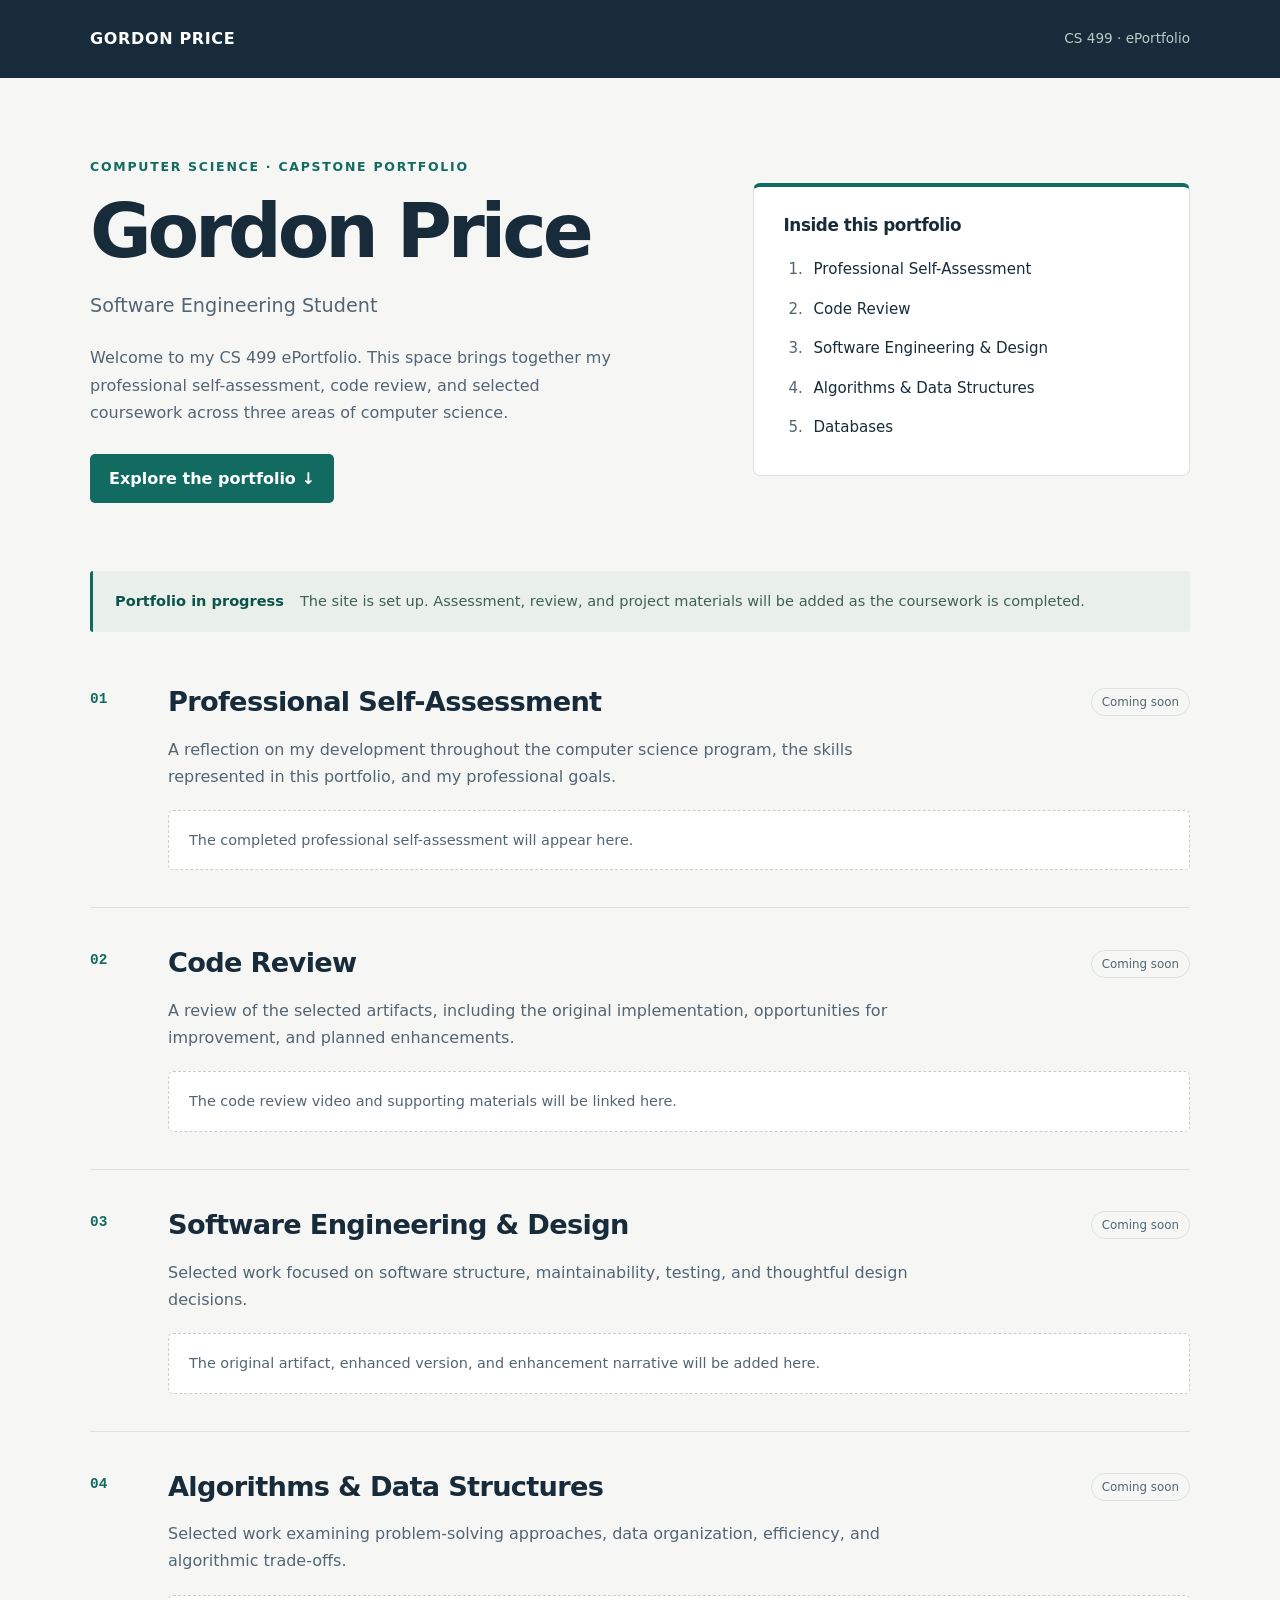
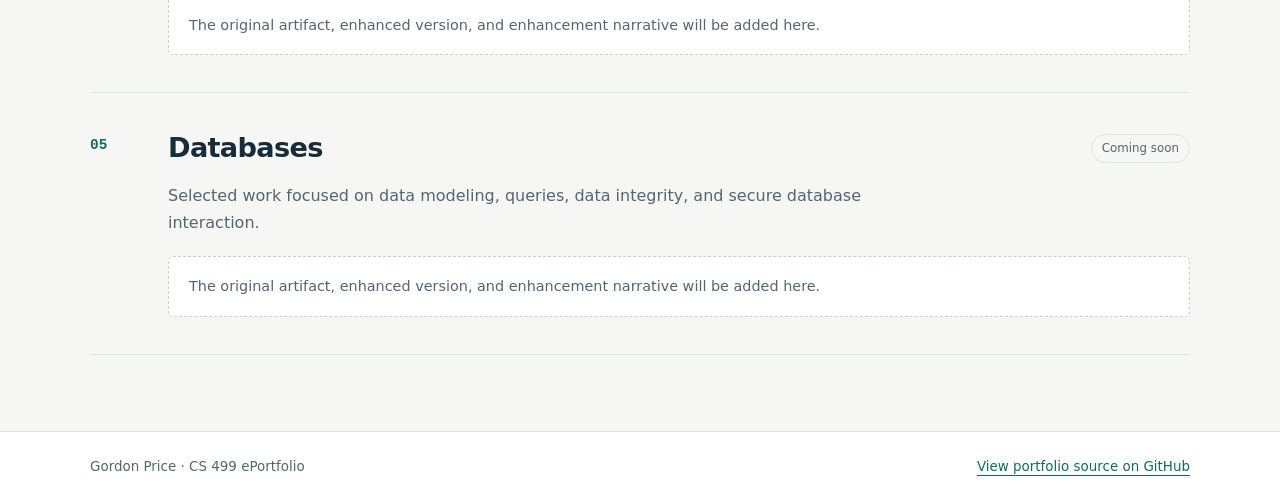
==== index.html @ 8fc89c75 "Create CS 499 portfolio homepage" ====
<!doctype html>
<html lang="en">
<head>
  <meta charset="utf-8">
  <meta name="viewport" content="width=device-width, initial-scale=1">
  <meta name="description" content="Gordon Price's CS 499 ePortfolio: professional self-assessment, code review, and work in software engineering, algorithms, and databases.">
  <meta name="color-scheme" content="light">
  <title>Gordon Price | CS 499 ePortfolio</title>
  <style>
    :root { --ink:#172b3a; --muted:#536573; --accent:#126b60; --paper:#f6f7f5; --line:#dbe2df; --white:#fff; }
    * { box-sizing:border-box; }
    html { scroll-behavior:smooth; scroll-padding-top:24px; }
    body { margin:0; color:var(--ink); background:var(--paper); font:16px/1.7 system-ui,-apple-system,"Segoe UI",sans-serif; }
    a { color:var(--accent); text-underline-offset:4px; }
    a:hover { text-decoration-thickness:2px; }
    a:focus-visible { outline:3px solid #c98718; outline-offset:5px; border-radius:2px; }
    .skip { position:fixed; top:12px; left:16px; z-index:5; padding:10px 16px; background:white; transform:translateY(-150%); }
    .skip:focus { transform:none; }
    .wrap { width:min(1100px,calc(100% - 48px)); margin-inline:auto; }
    header { background:var(--ink); color:white; }
    .header-inner { display:flex; justify-content:space-between; align-items:center; gap:20px; min-height:78px; }
    .brand { color:white; font-weight:700; letter-spacing:.04em; text-decoration:none; }
    .header-label { color:#b9ccc9; font-size:.85rem; }
    .hero { display:grid; grid-template-columns:1.35fr 1fr; gap:72px; padding-block:78px 68px; align-items:center; }
    .eyebrow { margin:0 0 14px; color:var(--accent); font-size:.78rem; font-weight:750; letter-spacing:.14em; text-transform:uppercase; }
    h1 { margin:0; font-size:clamp(2.7rem,6vw,4.7rem); line-height:1.07; letter-spacing:-.055em; }
    .role { margin:18px 0 0; font-size:1.2rem; color:var(--muted); }
    .intro { max-width:540px; margin:22px 0 28px; color:var(--muted); }
    .button { display:inline-block; padding:11px 19px; color:white; background:var(--accent); border-radius:5px; font-weight:650; text-decoration:none; }
    .button:hover { background:#0b5148; }
    .index { padding:27px 30px; border:1px solid var(--line); border-top:4px solid var(--accent); border-radius:7px; background:var(--white); }
    .index h2 { margin:0 0 13px; font-size:1.05rem; }
    .index ol { margin:0; padding-left:24px; }
    .index li { padding:7px 0 7px 6px; color:var(--muted); font-size:.94rem; }
    .index a { color:var(--ink); text-decoration:none; }
    .index a:hover { color:var(--accent); text-decoration:underline; }
    .notice { display:flex; align-items:baseline; gap:16px; padding:18px 22px; background:#e9f0ec; border-left:3px solid var(--accent); border-radius:3px; font-size:.91rem; }
    .notice strong { color:#0c534a; white-space:nowrap; }
    .notice p { margin:0; color:#415f56; }
    .sections { padding-block:52px 76px; }
    .portfolio-section { display:grid; grid-template-columns:58px minmax(0,1fr); gap:20px; padding:37px 0; border-bottom:1px solid var(--line); }
    .portfolio-section:first-child { padding-top:0; }
    .number { color:var(--accent); font:600 .9rem/1.5 ui-monospace,monospace; padding-top:5px; }
    .section-head { display:flex; flex-wrap:wrap; justify-content:space-between; gap:10px 24px; align-items:center; }
    h2 { margin:0; font-size:clamp(1.28rem,2.5vw,1.7rem); line-height:1.35; letter-spacing:-.025em; }
    .status { padding:3px 10px; border:1px solid var(--line); border-radius:20px; color:var(--muted); font-size:.74rem; white-space:nowrap; }
    .description { max-width:740px; color:var(--muted); margin:15px 0 0; }
    .placeholder { margin:20px 0 0; padding:17px 20px; background:var(--white); border:1px dashed #c5d0ca; border-radius:5px; color:var(--muted); font-size:.9rem; }
    footer { border-top:1px solid var(--line); background:var(--white); }
    .footer-inner { display:flex; justify-content:space-between; gap:20px; padding-block:24px; font-size:.84rem; color:var(--muted); }
    .footer-inner p { margin:0; }
    @media(max-width:760px) {
      .wrap { width:calc(100% - 36px); }
      .header-inner { min-height:70px; }
      .hero { grid-template-columns:1fr; gap:32px; padding-block:48px 36px; }
      .index { padding:23px; }
      .notice { display:block; }
      .notice p { margin-top:5px; }
      .portfolio-section { grid-template-columns:30px minmax(0,1fr); gap:12px; padding-block:28px; }
      .section-head { display:block; }
      .status { display:inline-block; margin-top:10px; }
      .footer-inner { flex-direction:column; gap:5px; }
    }
    @media(prefers-reduced-motion:reduce) { html { scroll-behavior:auto; } }
  </style>
</head>
<body>
  <a class="skip" href="#main">Skip to content</a>
  <header>
    <div class="wrap header-inner">
      <a class="brand" href="#main">GORDON PRICE</a>
      <span class="header-label">CS 499 · ePortfolio</span>
    </div>
  </header>
  <main id="main" class="wrap">
    <section class="hero" aria-labelledby="intro-title">
      <div>
        <p class="eyebrow">Computer Science · Capstone Portfolio</p>
        <h1 id="intro-title">Gordon Price</h1>
        <p class="role">Software Engineering Student</p>
        <p class="intro">Welcome to my CS 499 ePortfolio. This space brings together my professional self-assessment, code review, and selected coursework across three areas of computer science.</p>
        <a class="button" href="#self-assessment">Explore the portfolio <span aria-hidden="true">↓</span></a>
      </div>
      <nav class="index" aria-label="Portfolio sections">
        <h2>Inside this portfolio</h2>
        <ol>
          <li><a href="#self-assessment">Professional Self-Assessment</a></li>
          <li><a href="#code-review">Code Review</a></li>
          <li><a href="#software-engineering">Software Engineering &amp; Design</a></li>
          <li><a href="#algorithms">Algorithms &amp; Data Structures</a></li>
          <li><a href="#databases">Databases</a></li>
        </ol>
      </nav>
    </section>
    <aside class="notice" aria-label="Portfolio status">
      <strong>Portfolio in progress</strong>
      <p>The site is set up. Assessment, review, and project materials will be added as the coursework is completed.</p>
    </aside>
    <div class="sections">
      <!-- Replace each placeholder with your own coursework and artifact links. -->
      <section class="portfolio-section" id="self-assessment" aria-labelledby="self-heading">
        <span class="number" aria-hidden="true">01</span>
        <div>
          <div class="section-head"><h2 id="self-heading">Professional Self-Assessment</h2><span class="status">Coming soon</span></div>
          <p class="description">A reflection on my development throughout the computer science program, the skills represented in this portfolio, and my professional goals.</p>
          <p class="placeholder">The completed professional self-assessment will appear here.</p>
        </div>
      </section>
      <section class="portfolio-section" id="code-review" aria-labelledby="review-heading">
        <span class="number" aria-hidden="true">02</span>
        <div>
          <div class="section-head"><h2 id="review-heading">Code Review</h2><span class="status">Coming soon</span></div>
          <p class="description">A review of the selected artifacts, including the original implementation, opportunities for improvement, and planned enhancements.</p>
          <p class="placeholder">The code review video and supporting materials will be linked here.</p>
        </div>
      </section>
      <section class="portfolio-section" id="software-engineering" aria-labelledby="design-heading">
        <span class="number" aria-hidden="true">03</span>
        <div>
          <div class="section-head"><h2 id="design-heading">Software Engineering &amp; Design</h2><span class="status">Coming soon</span></div>
          <p class="description">Selected work focused on software structure, maintainability, testing, and thoughtful design decisions.</p>
          <p class="placeholder">The original artifact, enhanced version, and enhancement narrative will be added here.</p>
        </div>
      </section>
      <section class="portfolio-section" id="algorithms" aria-labelledby="algorithms-heading">
        <span class="number" aria-hidden="true">04</span>
        <div>
          <div class="section-head"><h2 id="algorithms-heading">Algorithms &amp; Data Structures</h2><span class="status">Coming soon</span></div>
          <p class="description">Selected work examining problem-solving approaches, data organization, efficiency, and algorithmic trade-offs.</p>
          <p class="placeholder">The original artifact, enhanced version, and enhancement narrative will be added here.</p>
        </div>
      </section>
      <section class="portfolio-section" id="databases" aria-labelledby="databases-heading">
        <span class="number" aria-hidden="true">05</span>
        <div>
          <div class="section-head"><h2 id="databases-heading">Databases</h2><span class="status">Coming soon</span></div>
          <p class="description">Selected work focused on data modeling, queries, data integrity, and secure database interaction.</p>
          <p class="placeholder">The original artifact, enhanced version, and enhancement narrative will be added here.</p>
        </div>
      </section>
    </div>
  </main>
  <footer>
    <div class="wrap footer-inner">
      <p>Gordon Price · CS 499 ePortfolio</p>
      <a href="https://github.com/GPricedeveloping/GPricedeveloping.github.io">View portfolio source on GitHub</a>
    </div>
  </footer>
</body>
</html>
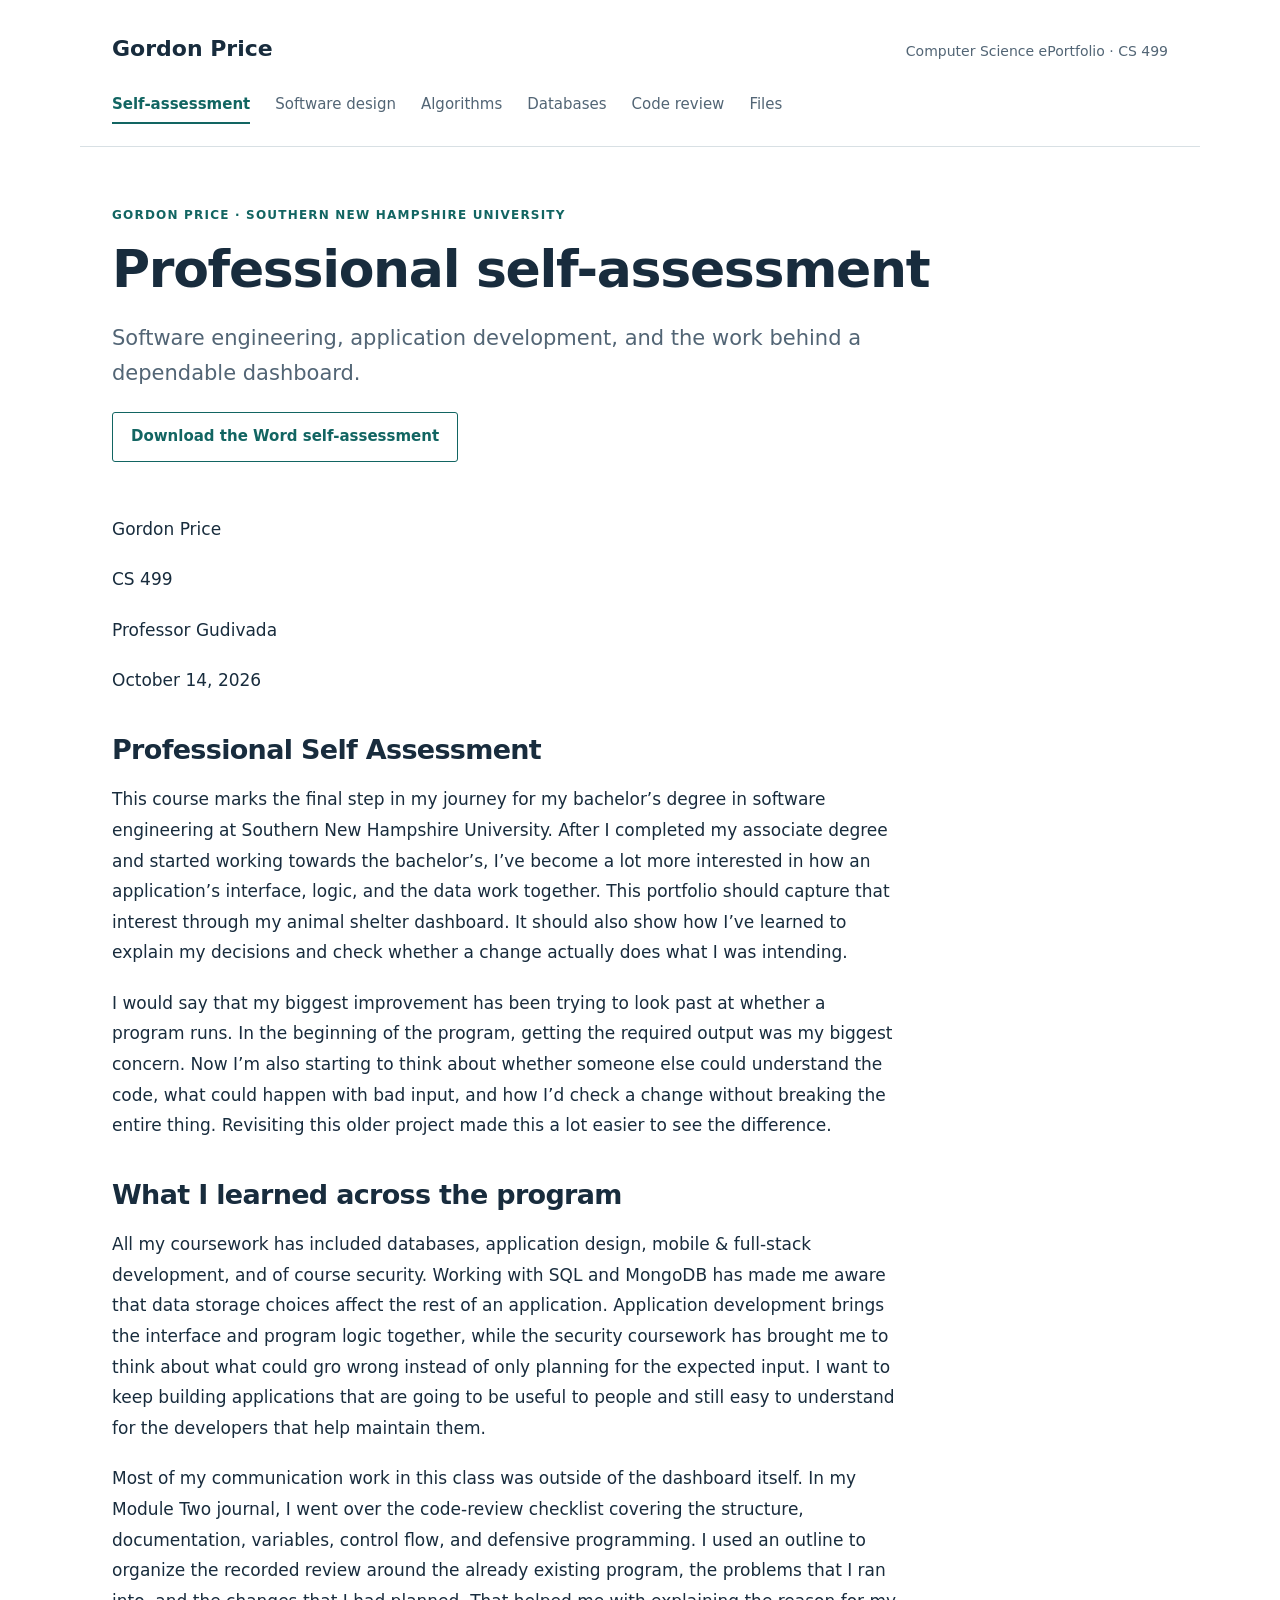
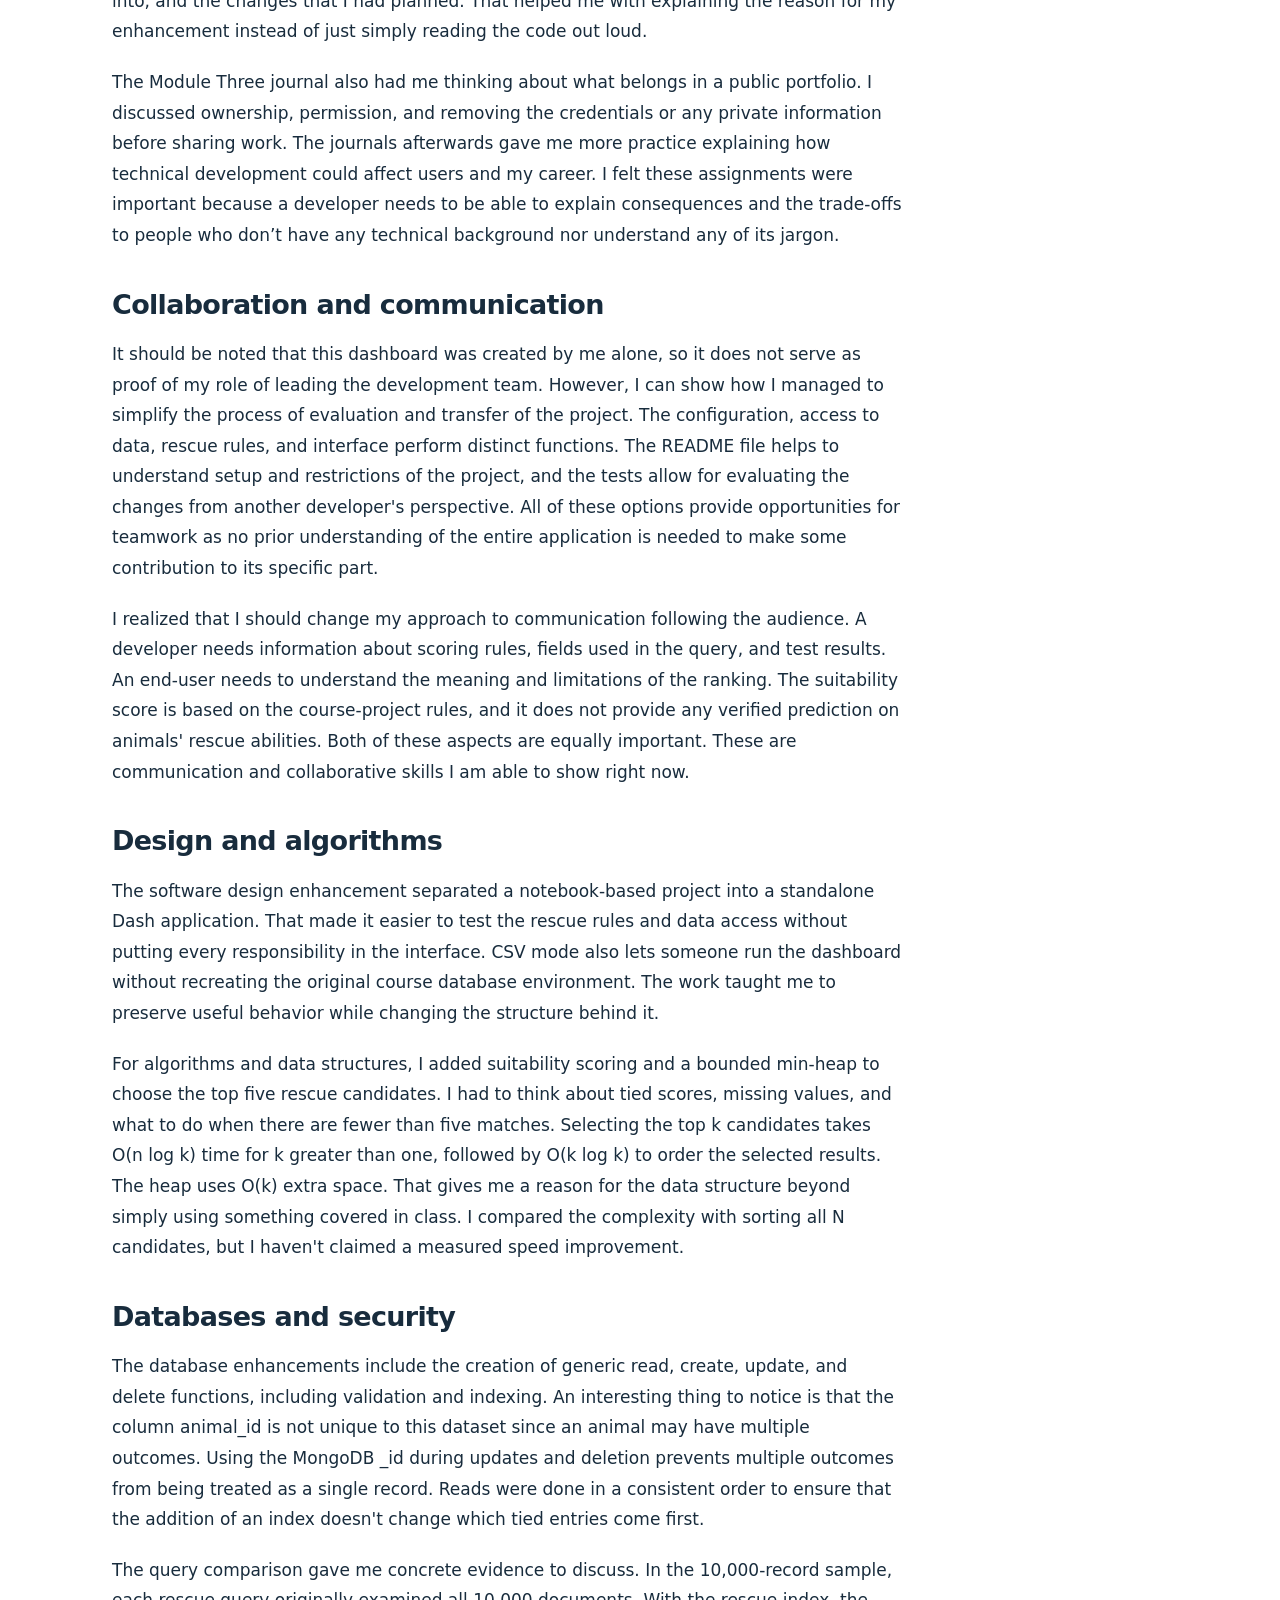
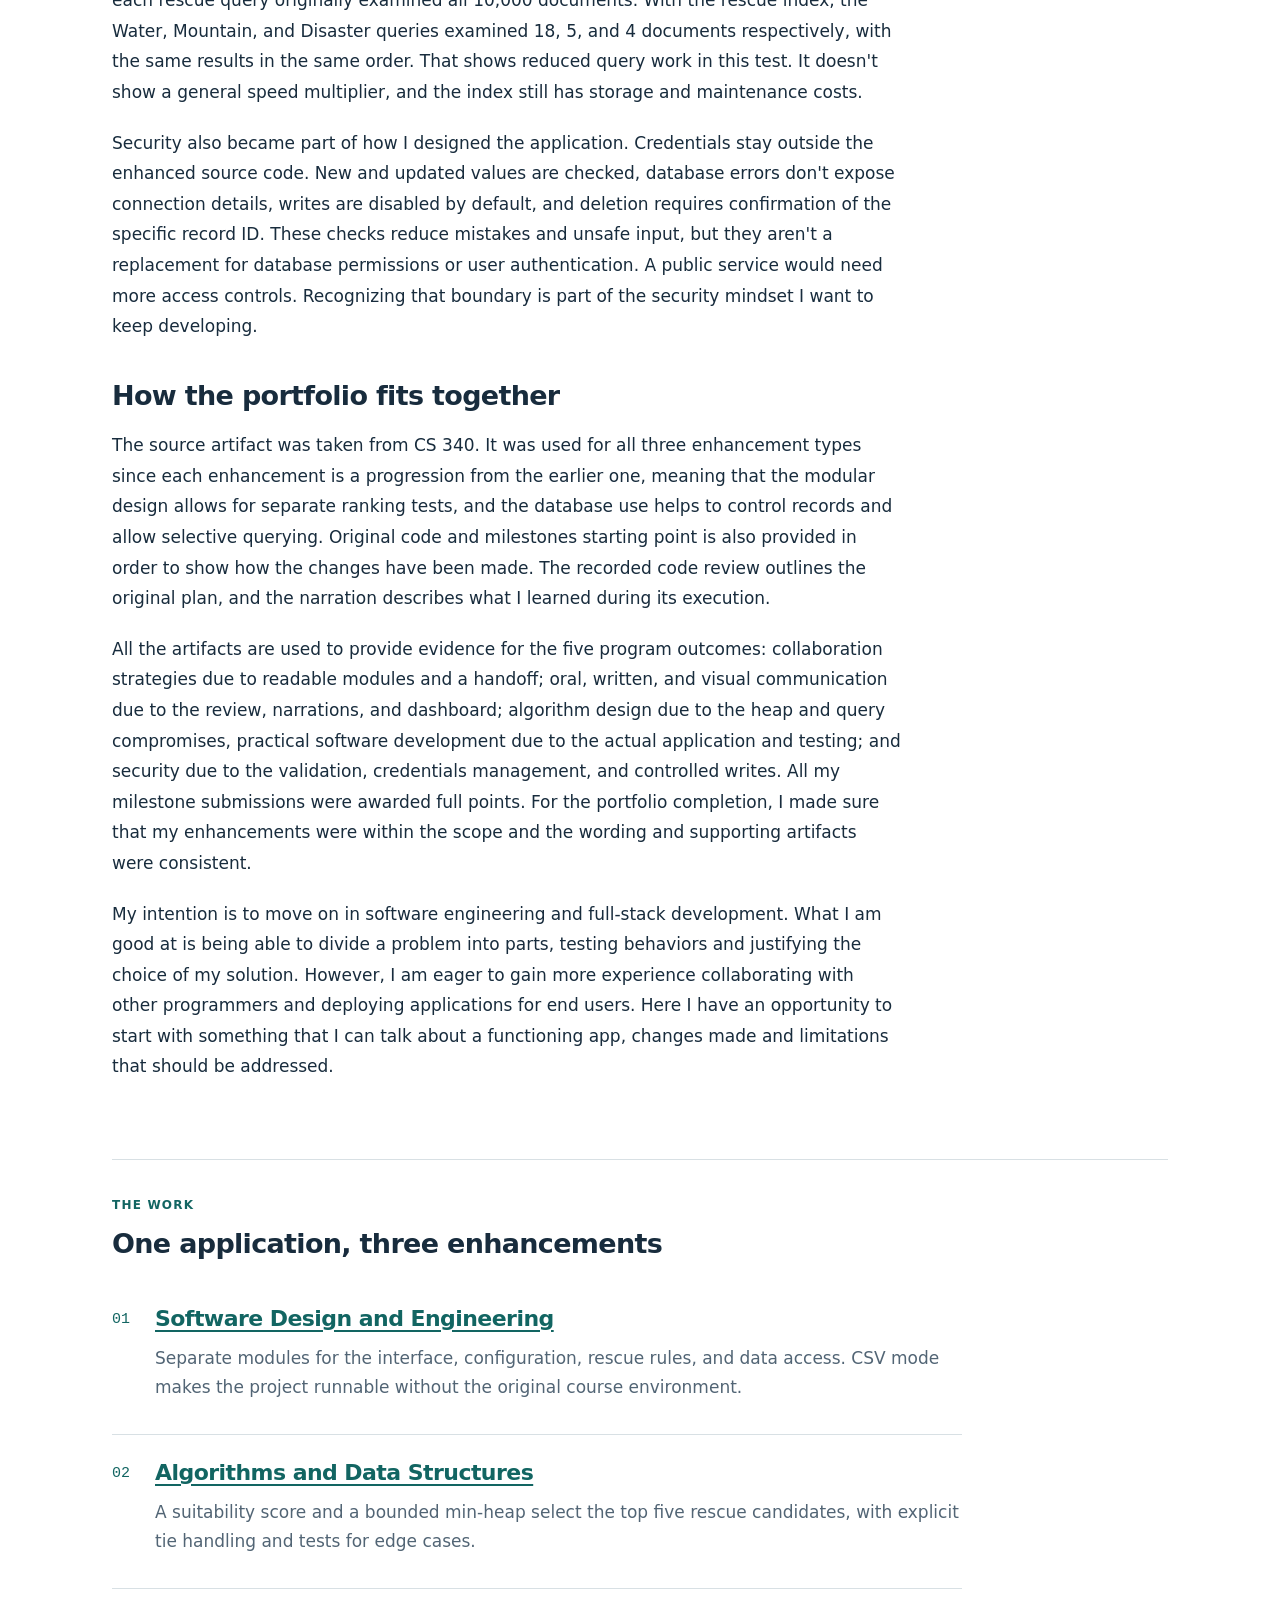
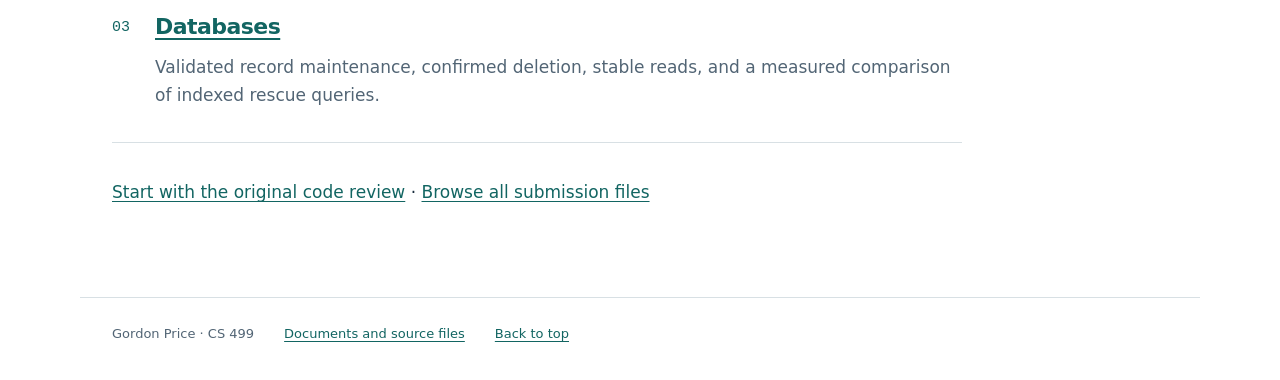
==== commit 3348807b: "Add portfolio files in site root" ====
--- a/index.html
+++ b/index.html
@@ -1,150 +1,32 @@
-<!doctype html>
-<html lang="en">
-<head>
-  <meta charset="utf-8">
-  <meta name="viewport" content="width=device-width, initial-scale=1">
-  <meta name="description" content="Gordon Price's CS 499 ePortfolio: professional self-assessment, code review, and work in software engineering, algorithms, and databases.">
-  <meta name="color-scheme" content="light">
-  <title>Gordon Price | CS 499 ePortfolio</title>
-  <style>
-    :root { --ink:#172b3a; --muted:#536573; --accent:#126b60; --paper:#f6f7f5; --line:#dbe2df; --white:#fff; }
-    * { box-sizing:border-box; }
-    html { scroll-behavior:smooth; scroll-padding-top:24px; }
-    body { margin:0; color:var(--ink); background:var(--paper); font:16px/1.7 system-ui,-apple-system,"Segoe UI",sans-serif; }
-    a { color:var(--accent); text-underline-offset:4px; }
-    a:hover { text-decoration-thickness:2px; }
-    a:focus-visible { outline:3px solid #c98718; outline-offset:5px; border-radius:2px; }
-    .skip { position:fixed; top:12px; left:16px; z-index:5; padding:10px 16px; background:white; transform:translateY(-150%); }
-    .skip:focus { transform:none; }
-    .wrap { width:min(1100px,calc(100% - 48px)); margin-inline:auto; }
-    header { background:var(--ink); color:white; }
-    .header-inner { display:flex; justify-content:space-between; align-items:center; gap:20px; min-height:78px; }
-    .brand { color:white; font-weight:700; letter-spacing:.04em; text-decoration:none; }
-    .header-label { color:#b9ccc9; font-size:.85rem; }
-    .hero { display:grid; grid-template-columns:1.35fr 1fr; gap:72px; padding-block:78px 68px; align-items:center; }
-    .eyebrow { margin:0 0 14px; color:var(--accent); font-size:.78rem; font-weight:750; letter-spacing:.14em; text-transform:uppercase; }
-    h1 { margin:0; font-size:clamp(2.7rem,6vw,4.7rem); line-height:1.07; letter-spacing:-.055em; }
-    .role { margin:18px 0 0; font-size:1.2rem; color:var(--muted); }
-    .intro { max-width:540px; margin:22px 0 28px; color:var(--muted); }
-    .button { display:inline-block; padding:11px 19px; color:white; background:var(--accent); border-radius:5px; font-weight:650; text-decoration:none; }
-    .button:hover { background:#0b5148; }
-    .index { padding:27px 30px; border:1px solid var(--line); border-top:4px solid var(--accent); border-radius:7px; background:var(--white); }
-    .index h2 { margin:0 0 13px; font-size:1.05rem; }
-    .index ol { margin:0; padding-left:24px; }
-    .index li { padding:7px 0 7px 6px; color:var(--muted); font-size:.94rem; }
-    .index a { color:var(--ink); text-decoration:none; }
-    .index a:hover { color:var(--accent); text-decoration:underline; }
-    .notice { display:flex; align-items:baseline; gap:16px; padding:18px 22px; background:#e9f0ec; border-left:3px solid var(--accent); border-radius:3px; font-size:.91rem; }
-    .notice strong { color:#0c534a; white-space:nowrap; }
-    .notice p { margin:0; color:#415f56; }
-    .sections { padding-block:52px 76px; }
-    .portfolio-section { display:grid; grid-template-columns:58px minmax(0,1fr); gap:20px; padding:37px 0; border-bottom:1px solid var(--line); }
-    .portfolio-section:first-child { padding-top:0; }
-    .number { color:var(--accent); font:600 .9rem/1.5 ui-monospace,monospace; padding-top:5px; }
-    .section-head { display:flex; flex-wrap:wrap; justify-content:space-between; gap:10px 24px; align-items:center; }
-    h2 { margin:0; font-size:clamp(1.28rem,2.5vw,1.7rem); line-height:1.35; letter-spacing:-.025em; }
-    .status { padding:3px 10px; border:1px solid var(--line); border-radius:20px; color:var(--muted); font-size:.74rem; white-space:nowrap; }
-    .description { max-width:740px; color:var(--muted); margin:15px 0 0; }
-    .placeholder { margin:20px 0 0; padding:17px 20px; background:var(--white); border:1px dashed #c5d0ca; border-radius:5px; color:var(--muted); font-size:.9rem; }
-    footer { border-top:1px solid var(--line); background:var(--white); }
-    .footer-inner { display:flex; justify-content:space-between; gap:20px; padding-block:24px; font-size:.84rem; color:var(--muted); }
-    .footer-inner p { margin:0; }
-    @media(max-width:760px) {
-      .wrap { width:calc(100% - 36px); }
-      .header-inner { min-height:70px; }
-      .hero { grid-template-columns:1fr; gap:32px; padding-block:48px 36px; }
-      .index { padding:23px; }
-      .notice { display:block; }
-      .notice p { margin-top:5px; }
-      .portfolio-section { grid-template-columns:30px minmax(0,1fr); gap:12px; padding-block:28px; }
-      .section-head { display:block; }
-      .status { display:inline-block; margin-top:10px; }
-      .footer-inner { flex-direction:column; gap:5px; }
-    }
-    @media(prefers-reduced-motion:reduce) { html { scroll-behavior:auto; } }
-  </style>
-</head>
-<body>
-  <a class="skip" href="#main">Skip to content</a>
-  <header>
-    <div class="wrap header-inner">
-      <a class="brand" href="#main">GORDON PRICE</a>
-      <span class="header-label">CS 499 · ePortfolio</span>
-    </div>
-  </header>
-  <main id="main" class="wrap">
-    <section class="hero" aria-labelledby="intro-title">
-      <div>
-        <p class="eyebrow">Computer Science · Capstone Portfolio</p>
-        <h1 id="intro-title">Gordon Price</h1>
-        <p class="role">Software Engineering Student</p>
-        <p class="intro">Welcome to my CS 499 ePortfolio. This space brings together my professional self-assessment, code review, and selected coursework across three areas of computer science.</p>
-        <a class="button" href="#self-assessment">Explore the portfolio <span aria-hidden="true">↓</span></a>
-      </div>
-      <nav class="index" aria-label="Portfolio sections">
-        <h2>Inside this portfolio</h2>
-        <ol>
-          <li><a href="#self-assessment">Professional Self-Assessment</a></li>
-          <li><a href="#code-review">Code Review</a></li>
-          <li><a href="#software-engineering">Software Engineering &amp; Design</a></li>
-          <li><a href="#algorithms">Algorithms &amp; Data Structures</a></li>
-          <li><a href="#databases">Databases</a></li>
-        </ol>
-      </nav>
-    </section>
-    <aside class="notice" aria-label="Portfolio status">
-      <strong>Portfolio in progress</strong>
-      <p>The site is set up. Assessment, review, and project materials will be added as the coursework is completed.</p>
-    </aside>
-    <div class="sections">
-      <!-- Replace each placeholder with your own coursework and artifact links. -->
-      <section class="portfolio-section" id="self-assessment" aria-labelledby="self-heading">
-        <span class="number" aria-hidden="true">01</span>
-        <div>
-          <div class="section-head"><h2 id="self-heading">Professional Self-Assessment</h2><span class="status">Coming soon</span></div>
-          <p class="description">A reflection on my development throughout the computer science program, the skills represented in this portfolio, and my professional goals.</p>
-          <p class="placeholder">The completed professional self-assessment will appear here.</p>
-        </div>
-      </section>
-      <section class="portfolio-section" id="code-review" aria-labelledby="review-heading">
-        <span class="number" aria-hidden="true">02</span>
-        <div>
-          <div class="section-head"><h2 id="review-heading">Code Review</h2><span class="status">Coming soon</span></div>
-          <p class="description">A review of the selected artifacts, including the original implementation, opportunities for improvement, and planned enhancements.</p>
-          <p class="placeholder">The code review video and supporting materials will be linked here.</p>
-        </div>
-      </section>
-      <section class="portfolio-section" id="software-engineering" aria-labelledby="design-heading">
-        <span class="number" aria-hidden="true">03</span>
-        <div>
-          <div class="section-head"><h2 id="design-heading">Software Engineering &amp; Design</h2><span class="status">Coming soon</span></div>
-          <p class="description">Selected work focused on software structure, maintainability, testing, and thoughtful design decisions.</p>
-          <p class="placeholder">The original artifact, enhanced version, and enhancement narrative will be added here.</p>
-        </div>
-      </section>
-      <section class="portfolio-section" id="algorithms" aria-labelledby="algorithms-heading">
-        <span class="number" aria-hidden="true">04</span>
-        <div>
-          <div class="section-head"><h2 id="algorithms-heading">Algorithms &amp; Data Structures</h2><span class="status">Coming soon</span></div>
-          <p class="description">Selected work examining problem-solving approaches, data organization, efficiency, and algorithmic trade-offs.</p>
-          <p class="placeholder">The original artifact, enhanced version, and enhancement narrative will be added here.</p>
-        </div>
-      </section>
-      <section class="portfolio-section" id="databases" aria-labelledby="databases-heading">
-        <span class="number" aria-hidden="true">05</span>
-        <div>
-          <div class="section-head"><h2 id="databases-heading">Databases</h2><span class="status">Coming soon</span></div>
-          <p class="description">Selected work focused on data modeling, queries, data integrity, and secure database interaction.</p>
-          <p class="placeholder">The original artifact, enhanced version, and enhancement narrative will be added here.</p>
-        </div>
-      </section>
-    </div>
-  </main>
-  <footer>
-    <div class="wrap footer-inner">
-      <p>Gordon Price · CS 499 ePortfolio</p>
-      <a href="https://github.com/GPricedeveloping/GPricedeveloping.github.io">View portfolio source on GitHub</a>
-    </div>
-  </footer>
-</body>
-</html>
+<!doctype html>
+<html lang="en"><head><meta charset="utf-8"><meta name="viewport" content="width=device-width,initial-scale=1">
+<title>Professional Self Assessment | Gordon Price</title><meta name="description" content="Gordon Price's CS 499 computer science ePortfolio, with a professional self-assessment, code review, and three animal-shelter dashboard enhancements.">
+<link rel="stylesheet" href="assets/style.css"></head><body>
+<a class="skip" href="#main">Skip to content</a><header><div class="identity"><a href="index.html">Gordon Price</a><span>Computer Science ePortfolio · CS 499</span></div><nav aria-label="Main navigation"><a href="index.html" aria-current="page">Self-assessment</a><a href="software-design.html">Software design</a><a href="algorithms.html">Algorithms</a><a href="databases.html">Databases</a><a href="code-review.html">Code review</a><a href="downloads.html">Files</a></nav></header>
+<main id="main"><section class="intro"><p class="eyebrow">Gordon Price · Southern New Hampshire University</p><h1>Professional self-assessment</h1><p class="lead">Software engineering, application development, and the work behind a dependable dashboard.</p><p><a href="documents/Professional Self Assessment Gordon Price.docx" class="button">Download the Word self-assessment</a></p></section><article class="reading">
+<p>Gordon Price</p>
+<p>CS 499</p>
+<p>Professor Gudivada</p>
+<p>October 14, 2026</p>
+<h2>Professional Self Assessment</h2>
+<p>This course marks the final step in my journey for my bachelor’s degree in software engineering at Southern New Hampshire University. After I completed my associate degree and started working towards the bachelor’s, I’ve become a lot more interested in how an application’s interface, logic, and the data work together. This portfolio should capture that interest through my animal shelter dashboard. It should also show how I’ve learned to explain my decisions and check whether a change actually does what I was intending.</p>
+<p>I would say that my biggest improvement has been trying to look past at whether a program runs. In the beginning of the program, getting the required output was my biggest concern. Now I’m also starting to think about whether someone else could understand the code, what could happen with bad input, and how I’d check a change without breaking the entire thing. Revisiting this older project made this a lot easier to see the difference.</p>
+<h2>What I learned across the program</h2>
+<p>All my coursework has included databases, application design, mobile &amp; full-stack development, and of course security. Working with SQL and MongoDB has made me aware that data storage choices affect the rest of an application. Application development brings the interface and program logic together, while the security coursework has brought me to think about what could gro wrong instead of only planning for the expected input. I want to keep building applications that are going to be useful to people and still easy to understand for the developers that help maintain them.</p>
+<p>Most of my communication work in this class was outside of the dashboard itself. In my Module Two journal, I went over the code-review checklist covering the structure, documentation, variables, control flow, and defensive programming. I used an outline to organize the recorded review around the already existing program, the problems that I ran into, and the changes that I had planned. That helped me with explaining the reason for my enhancement instead of just simply reading the code out loud.</p>
+<p>The Module Three journal also had me thinking about what belongs in a public portfolio. I discussed ownership, permission, and removing the credentials or any private information before sharing work. The journals afterwards gave me more practice explaining how technical development could affect users and my career. I felt these assignments were important because a developer needs to be able to explain consequences and the trade-offs to people who don’t have any technical background nor understand any of its jargon.</p>
+<h2>Collaboration and communication</h2>
+<p>It should be noted that this dashboard was created by me alone, so it does not serve as proof of my role of leading the development team. However, I can show how I managed to simplify the process of evaluation and transfer of the project. The configuration, access to data, rescue rules, and interface perform distinct functions. The README file helps to understand setup and restrictions of the project, and the tests allow for evaluating the changes from another developer&#x27;s perspective. All of these options provide opportunities for teamwork as no prior understanding of the entire application is needed to make some contribution to its specific part.</p>
+<p>I realized that I should change my approach to communication following the audience. A developer needs information about scoring rules, fields used in the query, and test results. An end-user needs to understand the meaning and limitations of the ranking. The suitability score is based on the course-project rules, and it does not provide any verified prediction on animals&#x27; rescue abilities. Both of these aspects are equally important. These are communication and collaborative skills I am able to show right now.</p>
+<h2>Design and algorithms</h2>
+<p>The software design enhancement separated a notebook-based project into a standalone Dash application. That made it easier to test the rescue rules and data access without putting every responsibility in the interface. CSV mode also lets someone run the dashboard without recreating the original course database environment. The work taught me to preserve useful behavior while changing the structure behind it.</p>
+<p>For algorithms and data structures, I added suitability scoring and a bounded min-heap to choose the top five rescue candidates. I had to think about tied scores, missing values, and what to do when there are fewer than five matches. Selecting the top k candidates takes O(n log k) time for k greater than one, followed by O(k log k) to order the selected results. The heap uses O(k) extra space. That gives me a reason for the data structure beyond simply using something covered in class. I compared the complexity with sorting all N candidates, but I haven&#x27;t claimed a measured speed improvement.</p>
+<h2>Databases and security</h2>
+<p>The database enhancements include the creation of generic read, create, update, and delete functions, including validation and indexing. An interesting thing to notice is that the column animal_id is not unique to this dataset since an animal may have multiple outcomes. Using the MongoDB _id during updates and deletion prevents multiple outcomes from being treated as a single record. Reads were done in a consistent order to ensure that the addition of an index doesn&#x27;t change which tied entries come first.</p>
+<p>The query comparison gave me concrete evidence to discuss. In the 10,000-record sample, each rescue query originally examined all 10,000 documents. With the rescue index, the Water, Mountain, and Disaster queries examined 18, 5, and 4 documents respectively, with the same results in the same order. That shows reduced query work in this test. It doesn&#x27;t show a general speed multiplier, and the index still has storage and maintenance costs.</p>
+<p>Security also became part of how I designed the application. Credentials stay outside the enhanced source code. New and updated values are checked, database errors don&#x27;t expose connection details, writes are disabled by default, and deletion requires confirmation of the specific record ID. These checks reduce mistakes and unsafe input, but they aren&#x27;t a replacement for database permissions or user authentication. A public service would need more access controls. Recognizing that boundary is part of the security mindset I want to keep developing.</p>
+<h2>How the portfolio fits together</h2>
+<p>The source artifact was taken from CS 340. It was used for all three enhancement types since each enhancement is a progression from the earlier one, meaning that the modular design allows for separate ranking tests, and the database use helps to control records and allow selective querying. Original code and milestones starting point is also provided in order to show how the changes have been made. The recorded code review outlines the original plan, and the narration describes what I learned during its execution.</p>
+<p>All the artifacts are used to provide evidence for the five program outcomes: collaboration strategies due to readable modules and a handoff; oral, written, and visual communication due to the review, narrations, and dashboard; algorithm design due to the heap and query compromises, practical software development due to the actual application and testing; and security due to the validation, credentials management, and controlled writes. All my milestone submissions were awarded full points. For the portfolio completion, I made sure that my enhancements were within the scope and the wording and supporting artifacts were consistent.</p>
+<p>My intention is to move on in software engineering and full-stack development. What I am good at is being able to divide a problem into parts, testing behaviors and justifying the choice of my solution. However, I am eager to gain more experience collaborating with other programmers and deploying applications for end users. Here I have an opportunity to start with something that I can talk about a functioning app, changes made and limitations that should be addressed.</p>
+</article><section class="next"><p class="eyebrow">The work</p><h2>One application, three enhancements</h2><ul class="enhancements"><li><span>01</span><div><h3><a href="software-design.html">Software Design and Engineering</a></h3><p>Separate modules for the interface, configuration, rescue rules, and data access. CSV mode makes the project runnable without the original course environment.</p></div></li><li><span>02</span><div><h3><a href="algorithms.html">Algorithms and Data Structures</a></h3><p>A suitability score and a bounded min-heap select the top five rescue candidates, with explicit tie handling and tests for edge cases.</p></div></li><li><span>03</span><div><h3><a href="databases.html">Databases</a></h3><p>Validated record maintenance, confirmed deletion, stable reads, and a measured comparison of indexed rescue queries.</p></div></li></ul><p><a href="code-review.html">Start with the original code review</a> · <a href="downloads.html">Browse all submission files</a></p></section></main><footer><span>Gordon Price · CS 499</span><a href="downloads.html">Documents and source files</a><a href="#main">Back to top</a></footer></body></html>
--- a/assets/style.css
+++ b/assets/style.css
@@ -0,0 +1,52 @@
+:root { color-scheme: light; --ink: #182c3d; --muted: #526575; --line: #d8e0e4; --accent: #126562; --paper: #fff; --wash: #f2f6f6; }
+* { box-sizing: border-box; }
+html { scroll-behavior: smooth; }
+body { margin: 0; background: var(--paper); color: var(--ink); font: 17px/1.7 system-ui, -apple-system, "Segoe UI", sans-serif; }
+a { color: var(--accent); text-underline-offset: .2em; }
+a:hover { color: #103e3d; }
+a:focus-visible, video:focus-visible { outline: 3px solid #a84913; outline-offset: 5px; }
+.skip { position: absolute; left: 1rem; top: -10rem; padding: .5rem 1rem; background: white; z-index: 2; }
+.skip:focus { top: 1rem; }
+header, main, footer { max-width: 1120px; margin: auto; padding-left: 32px; padding-right: 32px; }
+header { padding-top: 30px; padding-bottom: 22px; border-bottom: 1px solid var(--line); }
+.identity { display: flex; justify-content: space-between; gap: 20px; align-items: baseline; }
+.identity > a { color: var(--ink); font-weight: 750; font-size: 22px; text-decoration: none; }
+.identity span { color: var(--muted); font-size: 14px; }
+nav { display: flex; flex-wrap: wrap; gap: 10px 25px; margin-top: 25px; }
+nav a { color: var(--muted); font-size: 15px; text-decoration: none; border-bottom: 2px solid transparent; padding-bottom: 4px; }
+nav a[aria-current="page"] { color: var(--accent); border-color: var(--accent); font-weight: 650; }
+.intro { max-width: 900px; padding: 58px 0 32px; }
+.eyebrow { color: var(--accent); text-transform: uppercase; letter-spacing: .1em; font-size: 12px; font-weight: 750; margin: 0 0 13px; }
+h1, h2, h3 { line-height: 1.2; letter-spacing: -.025em; }
+h1 { font-size: clamp(34px, 4.4vw, 52px); font-weight: 720; max-width: 890px; margin: 0 0 20px; }
+h2 { font-size: 27px; margin: 38px 0 18px; font-weight: 650; }
+h3 { font-size: 22px; margin: 0 0 12px; }
+p { margin: 0 0 20px; }
+.lead { color: var(--muted); font-size: 21px; max-width: 800px; }
+.reading { max-width: 790px; padding-bottom: 22px; }
+.reading p { line-height: 1.8; }
+.button { display: inline-block; padding: 11px 18px; border: 1px solid var(--accent); border-radius: 3px; font-size: 15px; font-weight: 650; text-decoration: none; }
+.button:hover { background: var(--wash); }
+.actions { display: flex; align-items: center; flex-wrap: wrap; gap: 15px 25px; font-size: 15px; }
+.next { border-top: 1px solid var(--line); margin-top: 35px; padding: 35px 0; }
+.next > h2 { margin-top: 0; }
+.enhancements { list-style: none; padding: 0; margin: 20px 0 35px; max-width: 850px; }
+.enhancements li { display: flex; gap: 25px; padding: 25px 0 12px; border-bottom: 1px solid var(--line); }
+.enhancements li > span { color: var(--accent); font: 15px/1.8 ui-monospace, monospace; }
+.enhancements p { color: var(--muted); }
+.file-list { margin: 0 0 30px; padding-left: 24px; }
+.file-list li { padding: 7px 0; }
+.evidence { padding: 20px 25px; background: var(--wash); max-width: 850px; margin: 10px 0 40px; }
+.evidence h2 { margin-top: 0; }
+.table-scroll { overflow-x: auto; }
+table { width: 100%; border-collapse: collapse; font-size: 16px; margin: 20px 0; background: white; }
+caption { text-align: left; font-size: 14px; color: var(--muted); margin-bottom: 10px; }
+th, td { border: 1px solid var(--line); padding: 12px 16px; text-align: right; }
+th:first-child { text-align: left; }
+thead { background: var(--ink); color: white; }
+video { width: 100%; max-width: 100%; background: #111; border-radius: 3px; }
+.video-section { max-width: 1000px; margin-bottom: 35px; }
+.small { color: var(--muted); font-size: 14px; }
+footer { margin-top: 35px; padding-top: 25px; padding-bottom: 35px; border-top: 1px solid var(--line); display: flex; flex-wrap: wrap; gap: 15px 30px; color: var(--muted); font-size: 13px; }
+@media (max-width: 650px) { header, main, footer { padding-left: 20px; padding-right: 20px; } .identity { display: block; } .identity span { display: block; margin-top: 4px; } nav { gap: 10px 20px; } .intro { padding-top: 38px; } .lead { font-size: 19px; } h2 { font-size: 24px; } .evidence { padding: 18px; } th, td { padding: 10px; } }
+@media (prefers-reduced-motion: reduce) { html { scroll-behavior: auto; } }
